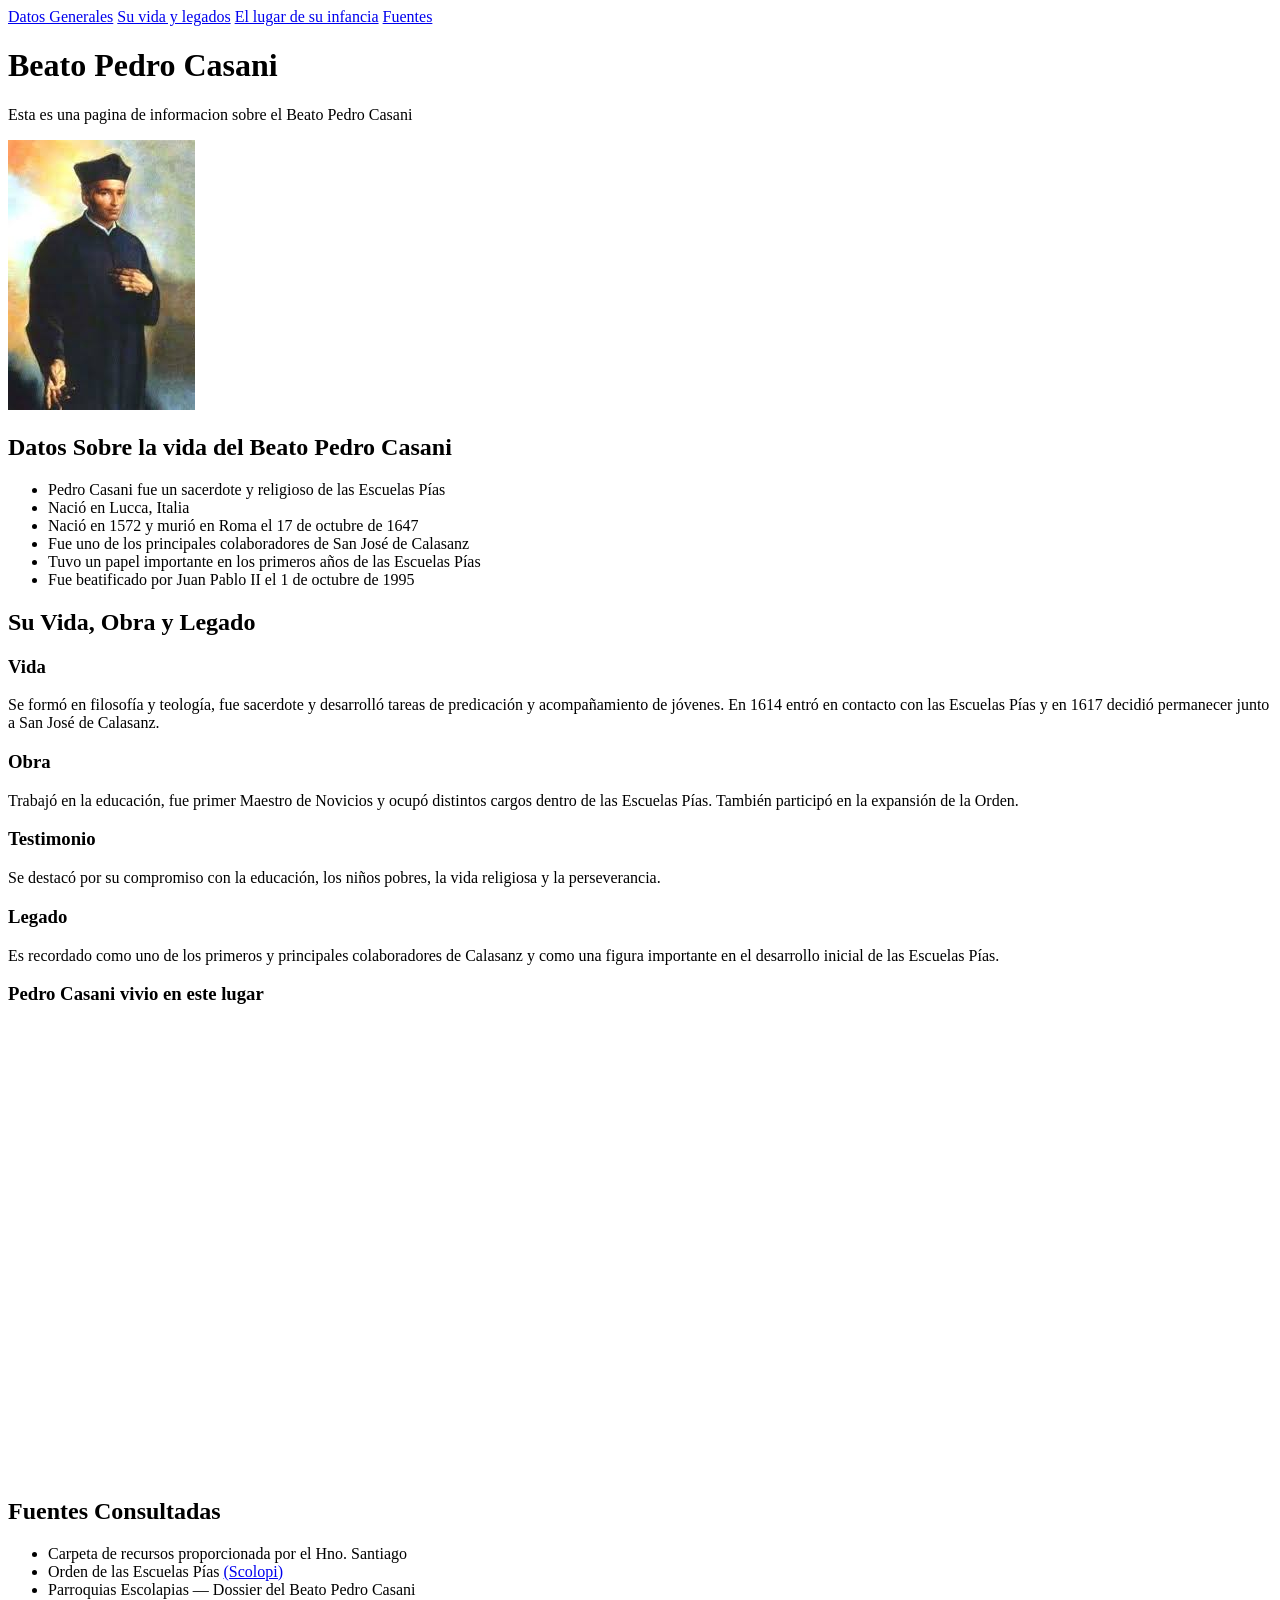
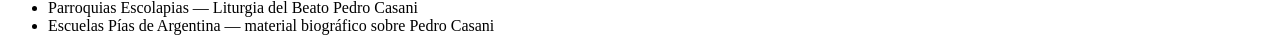
==== index.html @ 6e5309f8 "Add files via upload" ====
<!DOCTYPE html>
<html lang="en">
<head>
    <meta charset="UTF-8">
    <meta http-equiv="X-UA-Compatible" content="IE=edge">
    <meta name="viewport" content="width=device-width, initial-scale=1.0">
    <title>Beato Pedro Casani</title>
</head>
<body>
    <nav>
        <a href="#vida">Datos Generales</a>
        <a href="#legado">Su vida y legados</a>
        <a href="#mapa">El lugar de su infancia</a>
        <a href="#fuentes">Fuentes</a>
    </nav>
    <header>
        <h1>Beato Pedro Casani</h1>
        <p>Esta es una pagina de informacion sobre el Beato Pedro Casani</p>
        <img src="img/pedrocasani.jpeg" alt="pedro casani">
    </header>
    <main>
        <section id="vida">
            <h2>Datos Sobre la vida del Beato Pedro Casani</h2>
            <ul>
                <li>Pedro Casani fue un sacerdote y religioso de las Escuelas Pías</li>
                <li>Nació en Lucca, Italia</li>
                <li>Nació en 1572 y murió en Roma el 17 de octubre de 1647</li>
                <li>Fue uno de los principales colaboradores de San José de Calasanz</li>
                <li>Tuvo un papel importante en los primeros años de las Escuelas Pías</li>
                <li>Fue beatificado por Juan Pablo II el 1 de octubre de 1995</li>
            </ul>
        </section>
        <section id="legado">
            <h2>Su Vida, Obra y Legado</h2>
            <div>
                <h3>Vida</h3>
                <p>Se formó en filosofía y teología, fue sacerdote y desarrolló tareas de predicación y acompañamiento de jóvenes. En 1614 entró en contacto con las Escuelas Pías y en 1617 decidió permanecer junto a San José de Calasanz.</p>
            </div>
            <div>
                <h3>Obra</h3>
                <p>Trabajó en la educación, fue primer Maestro de Novicios y ocupó distintos cargos dentro de las Escuelas Pías. También participó en la expansión de la Orden.</p>
            </div>
            <div>
                <h3>Testimonio</h3>
                <p>Se destacó por su compromiso con la educación, los niños pobres, la vida religiosa y la perseverancia.</p>
            </div>
            <div>
                <h3>Legado</h3>
                <p>Es recordado como uno de los primeros y principales colaboradores de Calasanz y como una figura importante en el desarrollo inicial de las Escuelas Pías.</p>
            </div>
        </section>
        <section id="mapa">
            <h3>Pedro Casani vivio en este lugar</h3>
            <iframe src="https://www.google.com/maps/embed?pb=!4v1790877377820!6m8!1m7!1sVy9C8FVInc1FhDmrL1eP0g!2m2!1d43.84391470510574!2d10.50673329349571!3f144.18022208813187!4f17.865614814652133!5f0.7820865974627469" width="600" height="450" style="border:0;" allowfullscreen="" loading="lazy" referrerpolicy="strict-origin-when-cross-origin"></iframe>
        </section>
        <section id="fuentes">
            <h2>Fuentes Consultadas</h2>
            <ul>
                <li>Carpeta de recursos proporcionada por el Hno. Santiago</li>
                <li>Orden de las Escuelas Pías <a href="https://wiki.scolopi.net/w/index.php?title=Pietro_Casani">(Scolopi)</a></li>
                <li>Parroquias Escolapias — Dossier del Beato Pedro Casani</li>
                <li>Parroquias Escolapias — Liturgia del Beato Pedro Casani</li>
                <li>Escuelas Pías de Argentina — material biográfico sobre Pedro Casani</li>
            </ul>
        </section>
    </main>
</body>
</html>
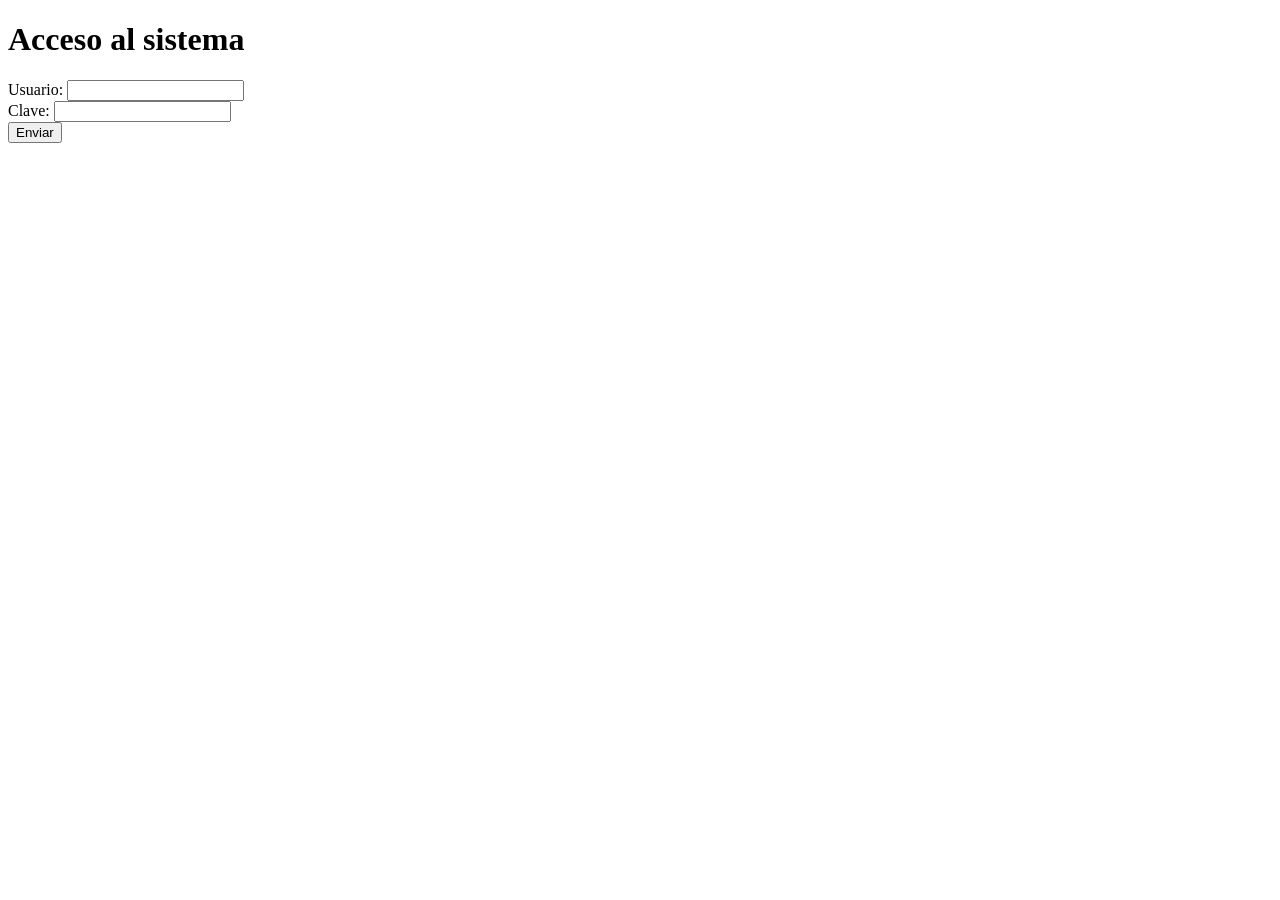
==== commit 4a62a5d0: "Add files via upload" ====
--- a/index.html
+++ b/index.html
@@ -4,65 +4,24 @@
     <meta charset="UTF-8">
     <meta http-equiv="X-UA-Compatible" content="IE=edge">
     <meta name="viewport" content="width=device-width, initial-scale=1.0">
-    <title>Beato Pedro Casani</title>
+    <title>Document</title>
 </head>
 <body>
-    <nav>
-        <a href="#vida">Datos Generales</a>
-        <a href="#legado">Su vida y legados</a>
-        <a href="#mapa">El lugar de su infancia</a>
-        <a href="#fuentes">Fuentes</a>
-    </nav>
-    <header>
-        <h1>Beato Pedro Casani</h1>
-        <p>Esta es una pagina de informacion sobre el Beato Pedro Casani</p>
-        <img src="img/pedrocasani.jpeg" alt="pedro casani">
-    </header>
-    <main>
-        <section id="vida">
-            <h2>Datos Sobre la vida del Beato Pedro Casani</h2>
-            <ul>
-                <li>Pedro Casani fue un sacerdote y religioso de las Escuelas Pías</li>
-                <li>Nació en Lucca, Italia</li>
-                <li>Nació en 1572 y murió en Roma el 17 de octubre de 1647</li>
-                <li>Fue uno de los principales colaboradores de San José de Calasanz</li>
-                <li>Tuvo un papel importante en los primeros años de las Escuelas Pías</li>
-                <li>Fue beatificado por Juan Pablo II el 1 de octubre de 1995</li>
-            </ul>
-        </section>
-        <section id="legado">
-            <h2>Su Vida, Obra y Legado</h2>
-            <div>
-                <h3>Vida</h3>
-                <p>Se formó en filosofía y teología, fue sacerdote y desarrolló tareas de predicación y acompañamiento de jóvenes. En 1614 entró en contacto con las Escuelas Pías y en 1617 decidió permanecer junto a San José de Calasanz.</p>
-            </div>
-            <div>
-                <h3>Obra</h3>
-                <p>Trabajó en la educación, fue primer Maestro de Novicios y ocupó distintos cargos dentro de las Escuelas Pías. También participó en la expansión de la Orden.</p>
-            </div>
-            <div>
-                <h3>Testimonio</h3>
-                <p>Se destacó por su compromiso con la educación, los niños pobres, la vida religiosa y la perseverancia.</p>
-            </div>
-            <div>
-                <h3>Legado</h3>
-                <p>Es recordado como uno de los primeros y principales colaboradores de Calasanz y como una figura importante en el desarrollo inicial de las Escuelas Pías.</p>
-            </div>
-        </section>
-        <section id="mapa">
-            <h3>Pedro Casani vivio en este lugar</h3>
-            <iframe src="https://www.google.com/maps/embed?pb=!4v1790877377820!6m8!1m7!1sVy9C8FVInc1FhDmrL1eP0g!2m2!1d43.84391470510574!2d10.50673329349571!3f144.18022208813187!4f17.865614814652133!5f0.7820865974627469" width="600" height="450" style="border:0;" allowfullscreen="" loading="lazy" referrerpolicy="strict-origin-when-cross-origin"></iframe>
-        </section>
-        <section id="fuentes">
-            <h2>Fuentes Consultadas</h2>
-            <ul>
-                <li>Carpeta de recursos proporcionada por el Hno. Santiago</li>
-                <li>Orden de las Escuelas Pías <a href="https://wiki.scolopi.net/w/index.php?title=Pietro_Casani">(Scolopi)</a></li>
-                <li>Parroquias Escolapias — Dossier del Beato Pedro Casani</li>
-                <li>Parroquias Escolapias — Liturgia del Beato Pedro Casani</li>
-                <li>Escuelas Pías de Argentina — material biográfico sobre Pedro Casani</li>
-            </ul>
-        </section>
-    </main>
+    <h1>Acceso al sistema</h1>
+    <form>
+        <div>
+            <label for="usuario">Usuario: </label>
+            <input type="text" id="usuario">
+        </div>
+        <div>
+            <label for="clave">Clave: </label>
+            <input type="password" id="clave">
+        </div>
+        <div>
+            <button type="submit">Enviar</button>
+            <p id="mensaje"></p>
+        </div>
+    </form>
+    <script src="javascript3.js"></script>
 </body>
 </html>
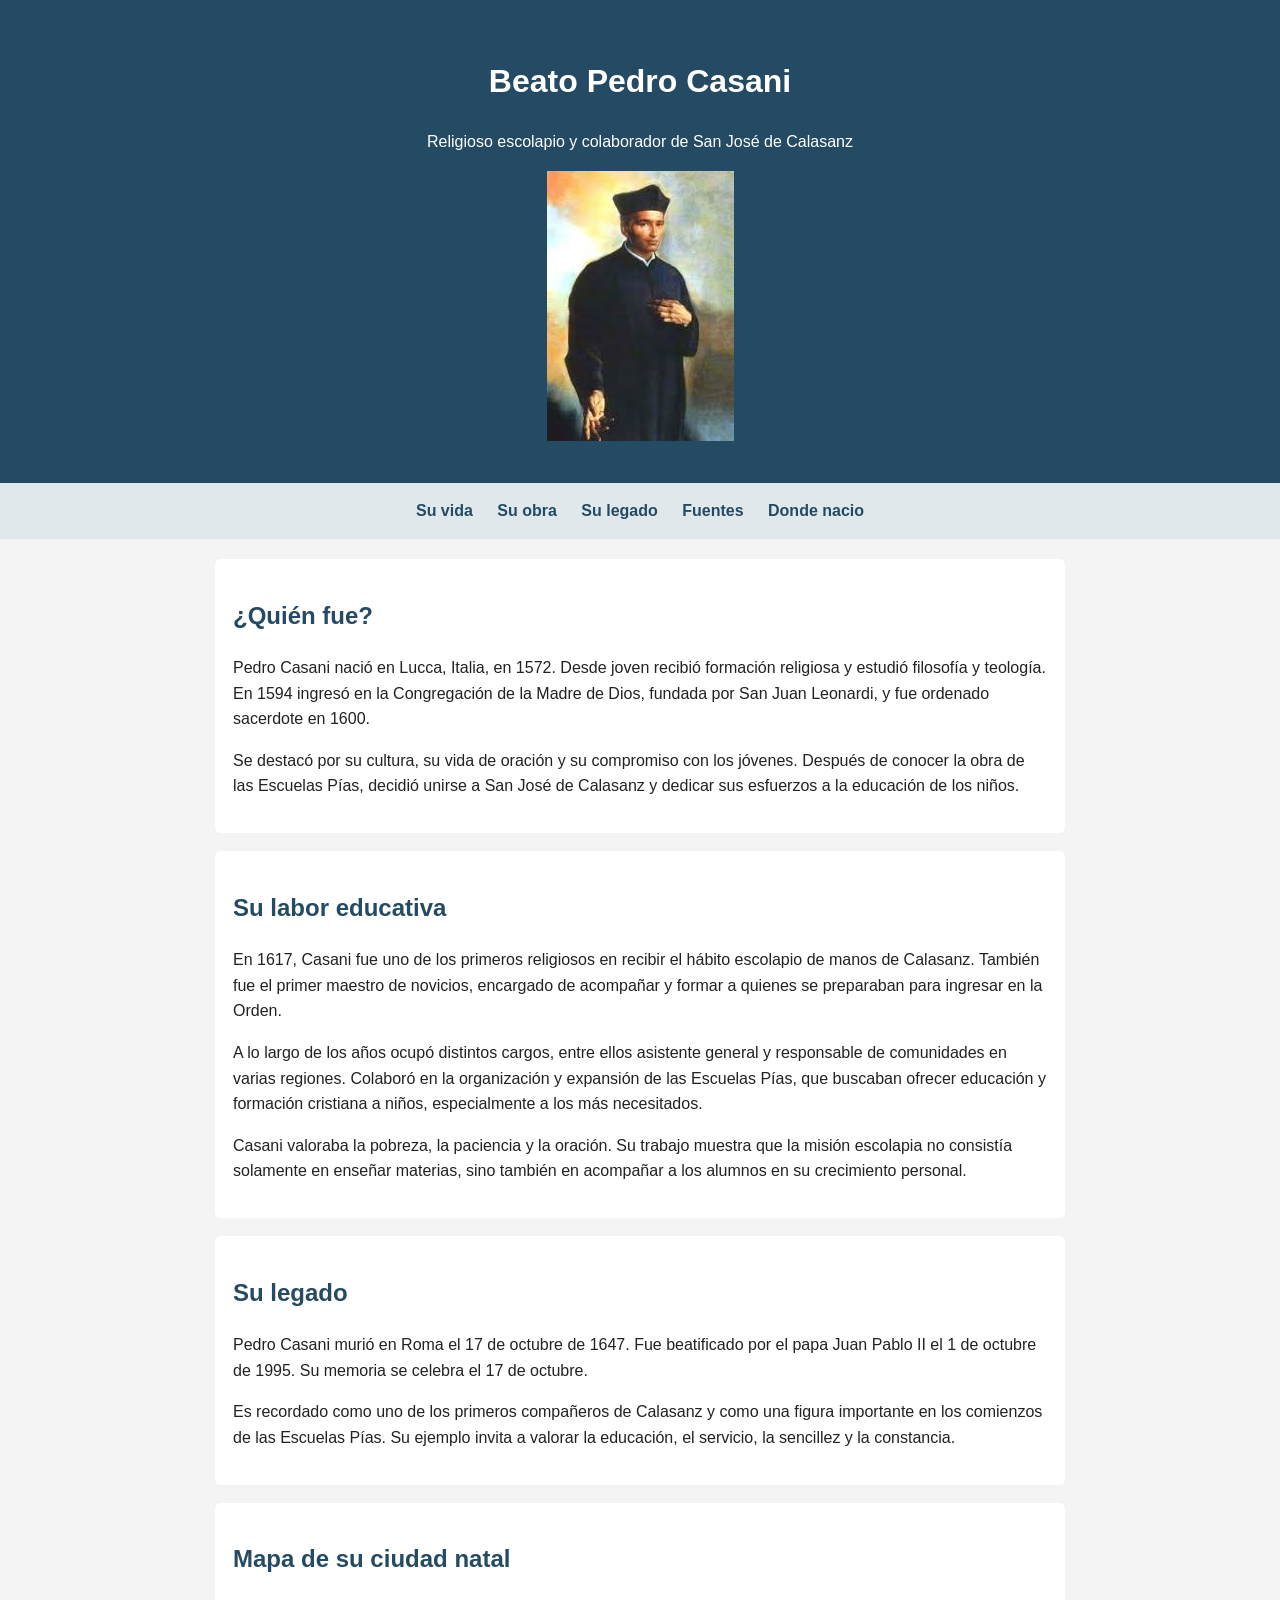
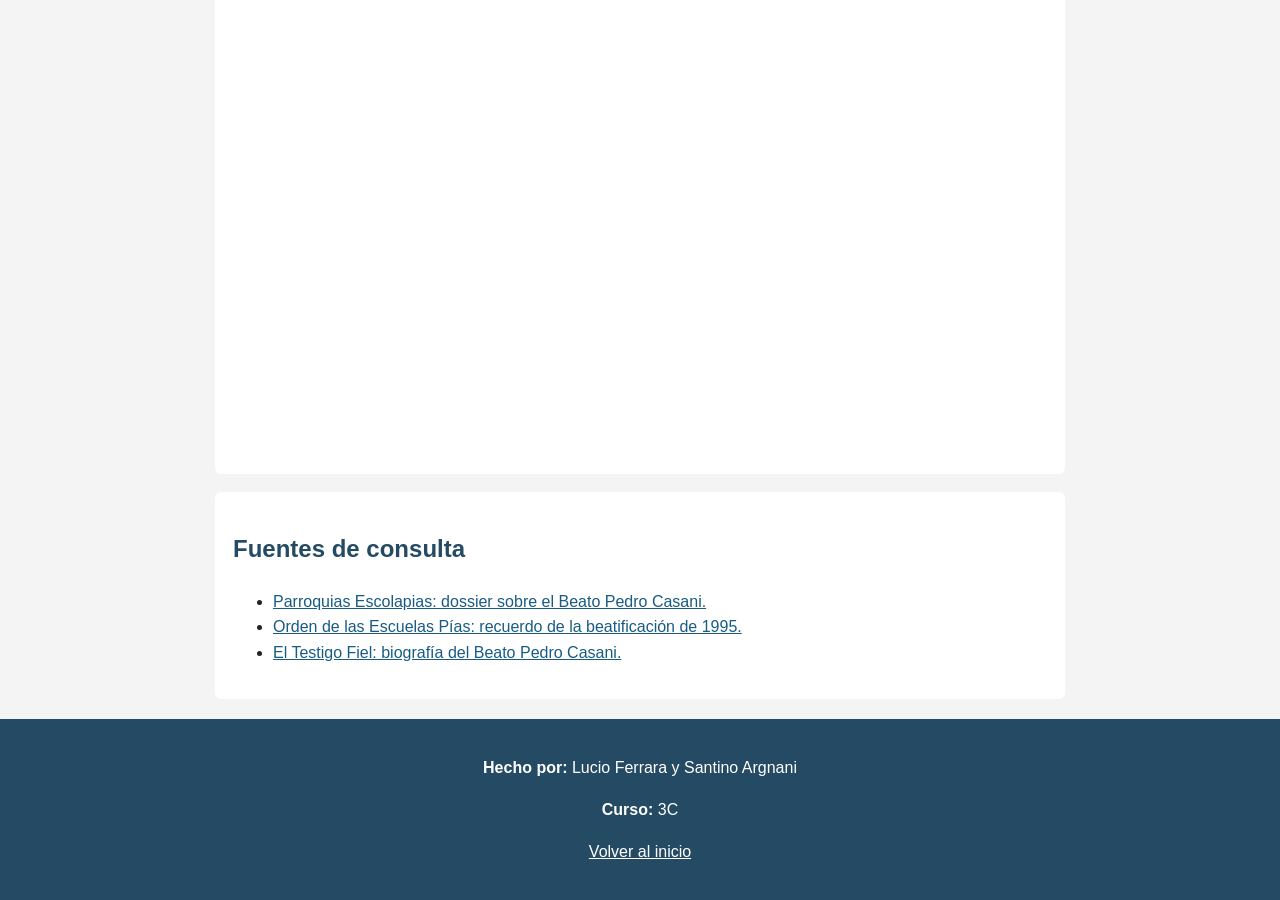
==== commit 73747ab1: "Add files via upload" ====
--- a/index.html
+++ b/index.html
@@ -1,27 +1,58 @@
-<!DOCTYPE html>
-<html lang="en">
-<head>
-    <meta charset="UTF-8">
-    <meta http-equiv="X-UA-Compatible" content="IE=edge">
-    <meta name="viewport" content="width=device-width, initial-scale=1.0">
-    <title>Document</title>
-</head>
-<body>
-    <h1>Acceso al sistema</h1>
-    <form>
-        <div>
-            <label for="usuario">Usuario: </label>
-            <input type="text" id="usuario">
-        </div>
-        <div>
-            <label for="clave">Clave: </label>
-            <input type="password" id="clave">
-        </div>
-        <div>
-            <button type="submit">Enviar</button>
-            <p id="mensaje"></p>
-        </div>
-    </form>
-    <script src="javascript3.js"></script>
-</body>
-</html>+<!DOCTYPE html>
+<html lang="es">
+<head>
+  <meta charset="UTF-8">
+  <meta name="viewport" content="width=device-width, initial-scale=1.0">
+  <title>Beato Pedro Casani</title>
+  <link rel="stylesheet" href="css/estilos.css">
+</head>
+<body>
+  <header id="inicio">
+    <h1>Beato Pedro Casani</h1>
+    <p>Religioso escolapio y colaborador de San José de Calasanz</p>
+    <img src="img/pedrocasani.jpeg" alt="foto de pedro casani">
+  </header>
+  <nav>
+    <a href="#vida">Su vida</a>
+    <a href="#obra">Su obra</a>
+    <a href="#legado">Su legado</a>
+    <a href="#fuentes">Fuentes</a>
+    <a href="#mapa">Donde nacio</a>
+  </nav>
+  <main>
+    <section id="vida">
+      <h2>¿Quién fue?</h2>
+      <p>Pedro Casani nació en Lucca, Italia, en 1572. Desde joven recibió formación religiosa y estudió filosofía y teología. En 1594 ingresó en la Congregación de la Madre de Dios, fundada por San Juan Leonardi, y fue ordenado sacerdote en 1600.</p>
+      <p>Se destacó por su cultura, su vida de oración y su compromiso con los jóvenes. Después de conocer la obra de las Escuelas Pías, decidió unirse a San José de Calasanz y dedicar sus esfuerzos a la educación de los niños.</p>
+    </section>
+    <section id="obra">
+      <h2>Su labor educativa</h2>
+      <p>En 1617, Casani fue uno de los primeros religiosos en recibir el hábito escolapio de manos de Calasanz. También fue el primer maestro de novicios, encargado de acompañar y formar a quienes se preparaban para ingresar en la Orden.</p>
+      <p>A lo largo de los años ocupó distintos cargos, entre ellos asistente general y responsable de comunidades en varias regiones. Colaboró en la organización y expansión de las Escuelas Pías, que buscaban ofrecer educación y formación cristiana a niños, especialmente a los más necesitados.</p>
+      <p>Casani valoraba la pobreza, la paciencia y la oración. Su trabajo muestra que la misión escolapia no consistía solamente en enseñar materias, sino también en acompañar a los alumnos en su crecimiento personal.</p>
+    </section>
+    <section id="legado">
+      <h2>Su legado</h2>
+      <p>Pedro Casani murió en Roma el 17 de octubre de 1647. Fue beatificado por el papa Juan Pablo II el 1 de octubre de 1995. Su memoria se celebra el 17 de octubre.</p>
+      <p>Es recordado como uno de los primeros compañeros de Calasanz y como una figura importante en los comienzos de las Escuelas Pías. Su ejemplo invita a valorar la educación, el servicio, la sencillez y la constancia.</p>
+    </section>
+    <section id="mapa">
+      <h2>Mapa de su ciudad natal</h2>
+      <iframe src="https://www.google.com/maps/embed?pb=!4v1792100813883!6m8!1m7!1s4Vu1tEFNtq9xys5nlsBUnw!2m2!1d43.84498670131802!2d10.5031232938282!3f12.094809055236396!4f-10.67194652355137!5f0.7820865974627469" width="600" height="450" style="border:0;" allowfullscreen="" loading="lazy" referrerpolicy="strict-origin-when-cross-origin"></iframe>
+    </section>
+    <section id="fuentes">
+      <h2>Fuentes de consulta</h2>
+      <ul>
+        <li><a href="https://www.parroquiasescolapias.org/wp-content/uploads/2020/10/1015-CASANI-DOSSIER.pdf" target="_blank" rel="noopener noreferrer">Parroquias Escolapias: dossier sobre el Beato Pedro Casani.</a></li>
+        <li><a href="https://scolopi.org/hace-25-anos/" target="_blank" rel="noopener noreferrer">Orden de las Escuelas Pías: recuerdo de la beatificación de 1995.</a></li>
+        <li><a href="https://www.eltestigofiel.org/index.php?idu=sn_3797" target="_blank" rel="noopener noreferrer">El Testigo Fiel: biografía del Beato Pedro Casani.</a></li>
+      </ul>
+    </section>
+  </main>
+  <footer>
+    <p><strong>Hecho por:</strong> Lucio Ferrara y Santino Argnani</p>
+    <p><strong>Curso:</strong> 3C</p>
+    <p><a href="#inicio" class="volver">Volver al inicio</a></p>
+  </footer>
+</body>
+</html>
--- a/css/estilos.css
+++ b/css/estilos.css
@@ -0,0 +1,66 @@
+body {
+  margin: 0;
+  font-family: Arial, sans-serif;
+  line-height: 1.6;
+  color: #222;
+  background: #f4f4f4;
+}
+
+header {
+  padding: 35px 15px;
+  text-align: center;
+  color: white;
+  background: #244b63;
+}
+
+nav {
+  padding: 15px;
+  text-align: center;
+  background: #e1e8ec;
+  position: sticky;
+  top: 0px;
+}
+
+nav a {
+  margin: 0 10px;
+  color: #244b63;
+  text-decoration: none;
+  font-weight: bold;
+}
+
+main {
+  max-width: 850px;
+  margin: 20px auto;
+  padding: 0 15px;
+}
+
+section {
+  margin-bottom: 18px;
+  padding: 18px;
+  background: white;
+  border-radius: 6px;
+}
+
+h2 {
+  color: #244b63;
+}
+
+a {
+  color: #185b83;
+}
+
+.nota {
+  font-size: 0.9em;
+  color: #555;
+}
+
+footer {
+  padding: 20px;
+  text-align: center;
+  color: white;
+  background: #244b63;
+}
+
+.volver {
+  color: white;
+}
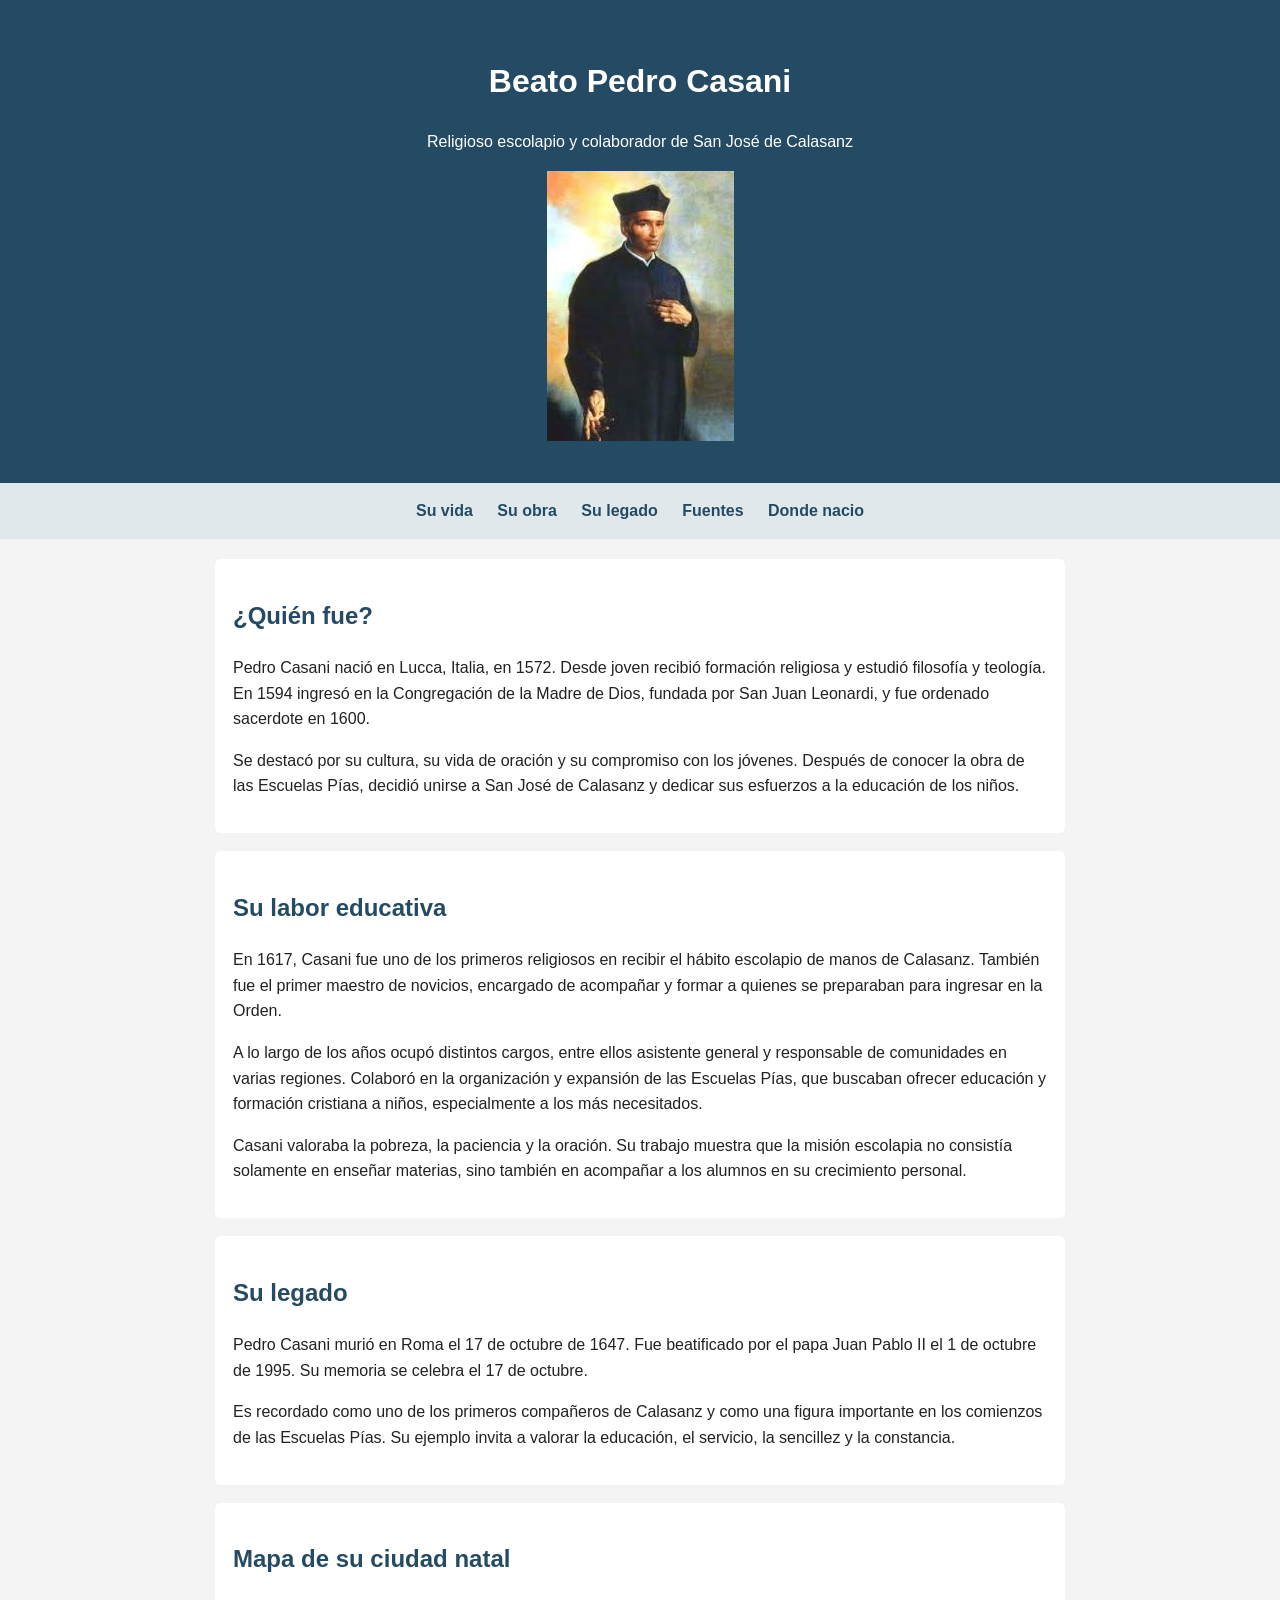
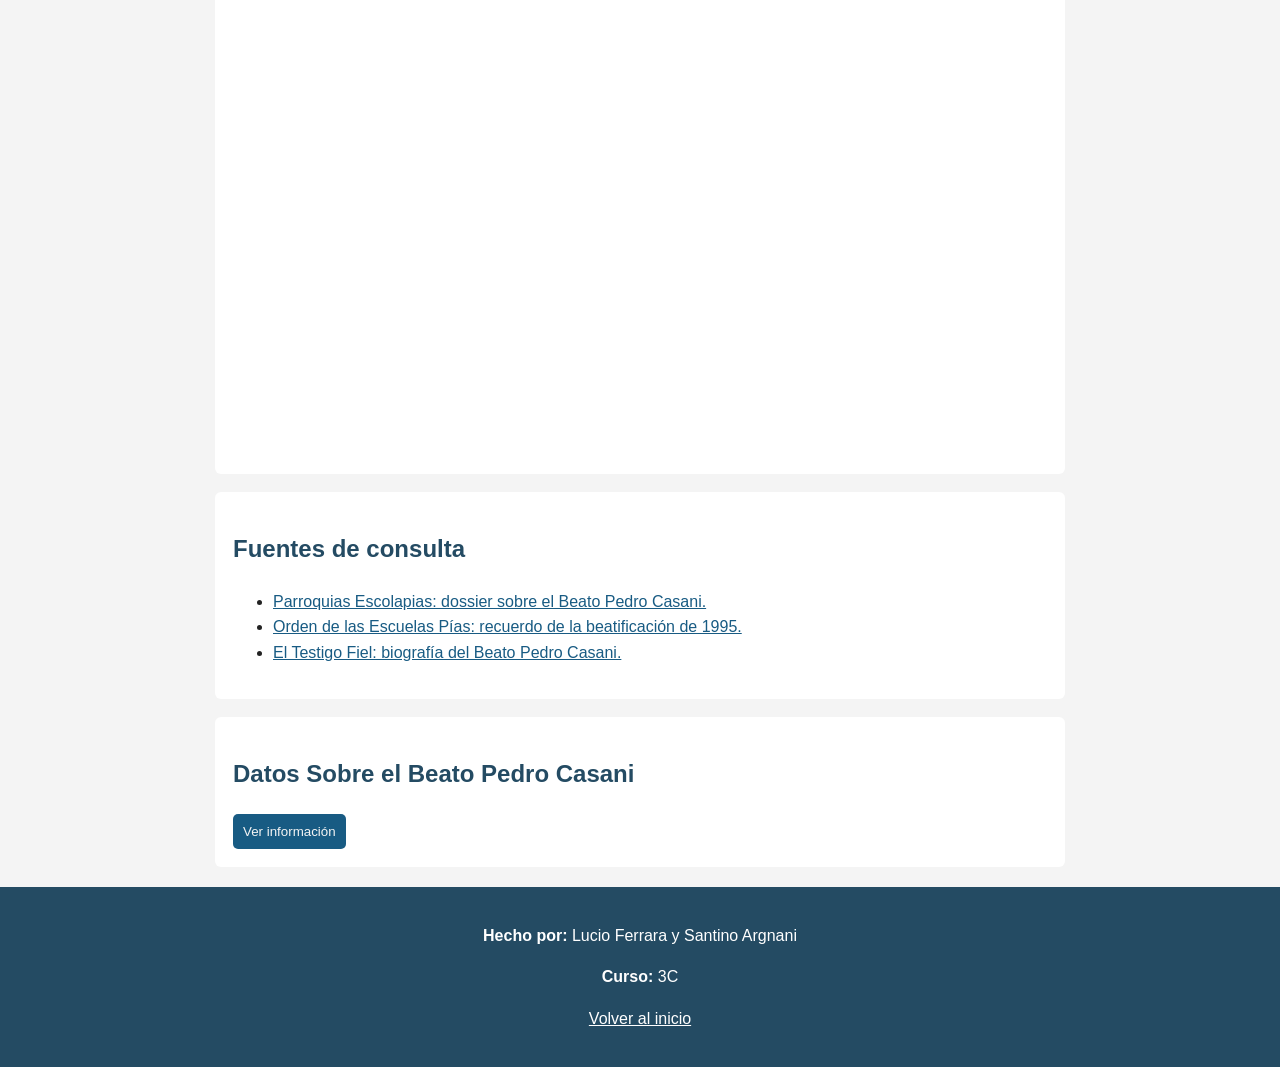
==== commit 595b0c37: "Add files via upload" ====
--- a/index.html
+++ b/index.html
@@ -48,11 +48,23 @@
         <li><a href="https://www.eltestigofiel.org/index.php?idu=sn_3797" target="_blank" rel="noopener noreferrer">El Testigo Fiel: biografía del Beato Pedro Casani.</a></li>
       </ul>
     </section>
+    <section class="dato">
+    <h2>Datos Sobre el Beato Pedro Casani</h2>
+    <p id="informacion">En 1738, una mujer gravemente enferma en Szeged,
+        Hungría, recuperó su salud después de besar una
+        imagen de Pedro Casani que le había entregado
+        un sacerdote escolapio. Este hecho fue reconocido
+        como milagro y permitió avanzar en su beatificación.</p>
+    <button onclick="mostrarInfo()" id="boton">Ver información</button>
+</section>
+
+<script src="script.js"></script>
   </main>
   <footer>
     <p><strong>Hecho por:</strong> Lucio Ferrara y Santino Argnani</p>
     <p><strong>Curso:</strong> 3C</p>
     <p><a href="#inicio" class="volver">Volver al inicio</a></p>
   </footer>
+  <script src="javascript/javascript.js"></script>
 </body>
 </html>
--- a/css/estilos.css
+++ b/css/estilos.css
@@ -63,4 +63,17 @@
 
 .volver {
   color: white;
+}
+
+#informacion {
+  display: none;
+}
+
+#boton {
+  background-color: #185b83;
+  font-family: Arial, sans-serif;
+  border: none;
+  padding: 10px;
+  color: #f4f4f4;
+  border-radius: 5px;
 }
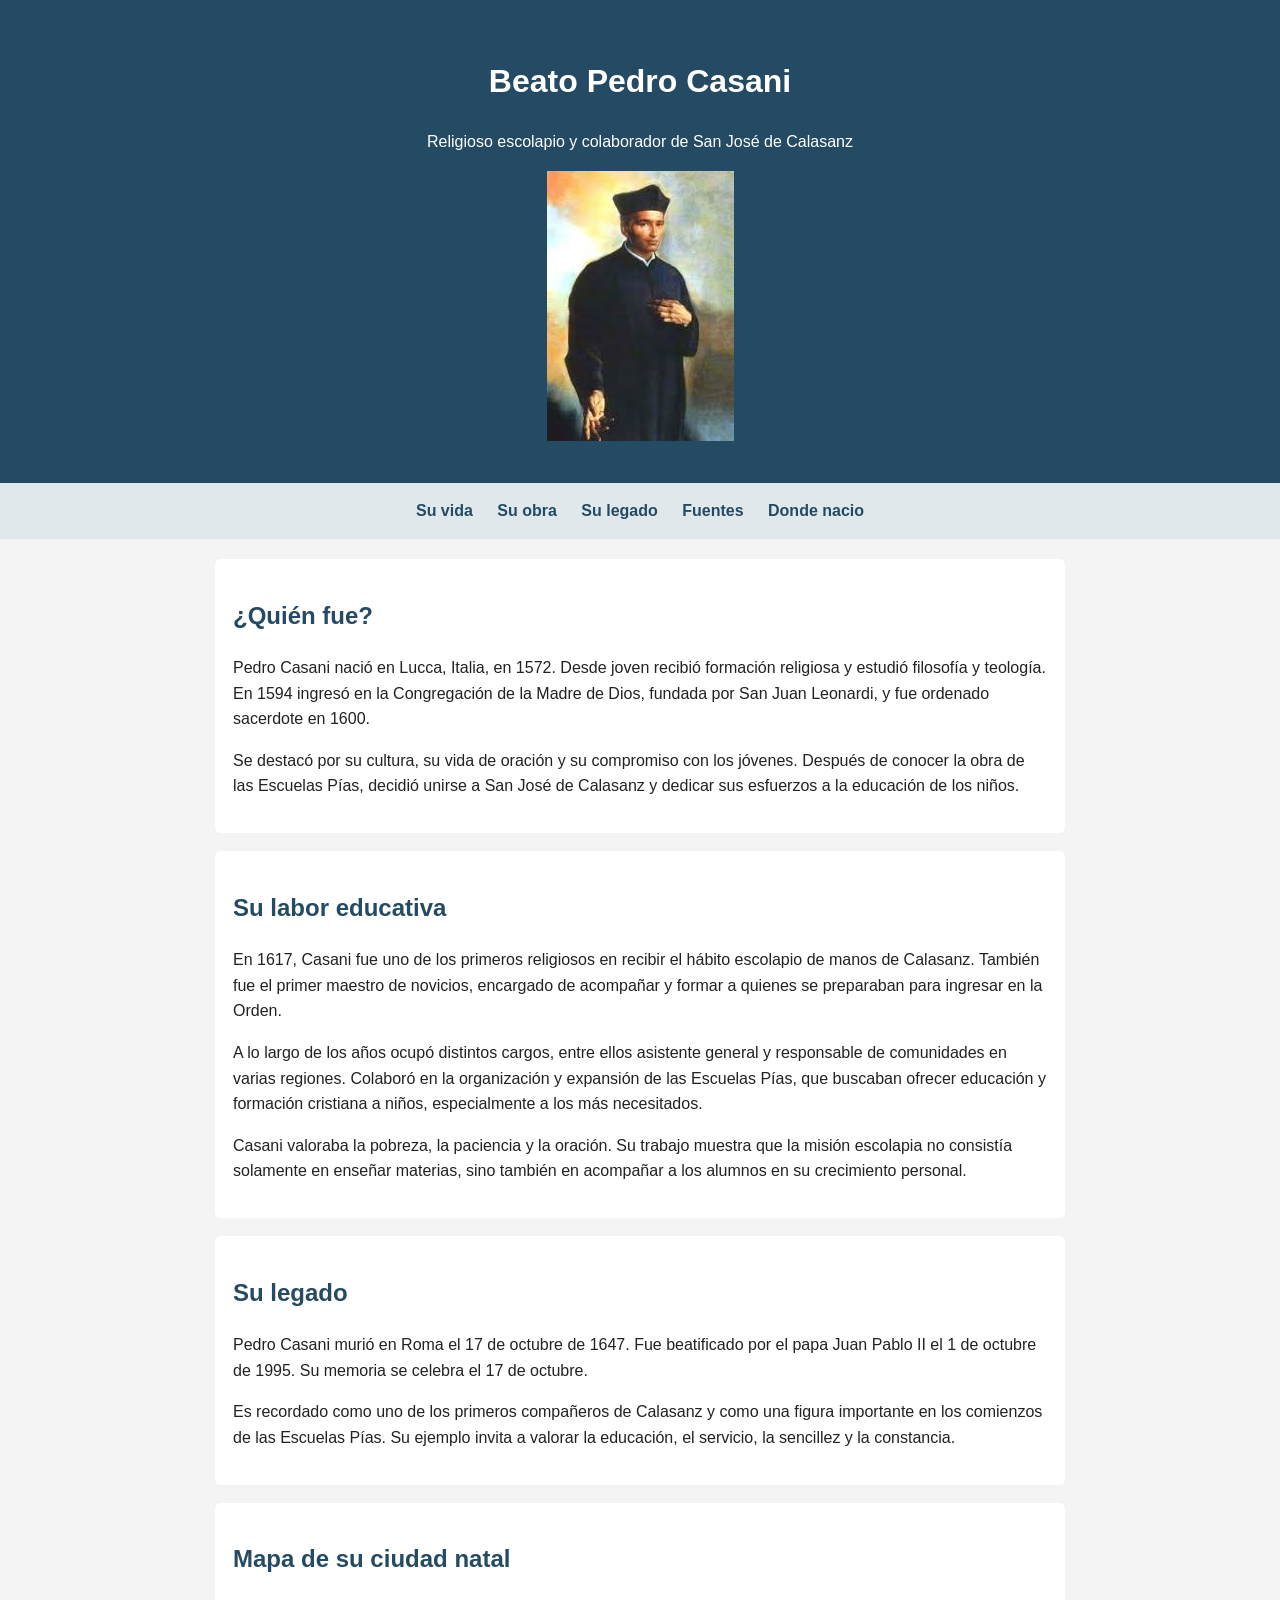
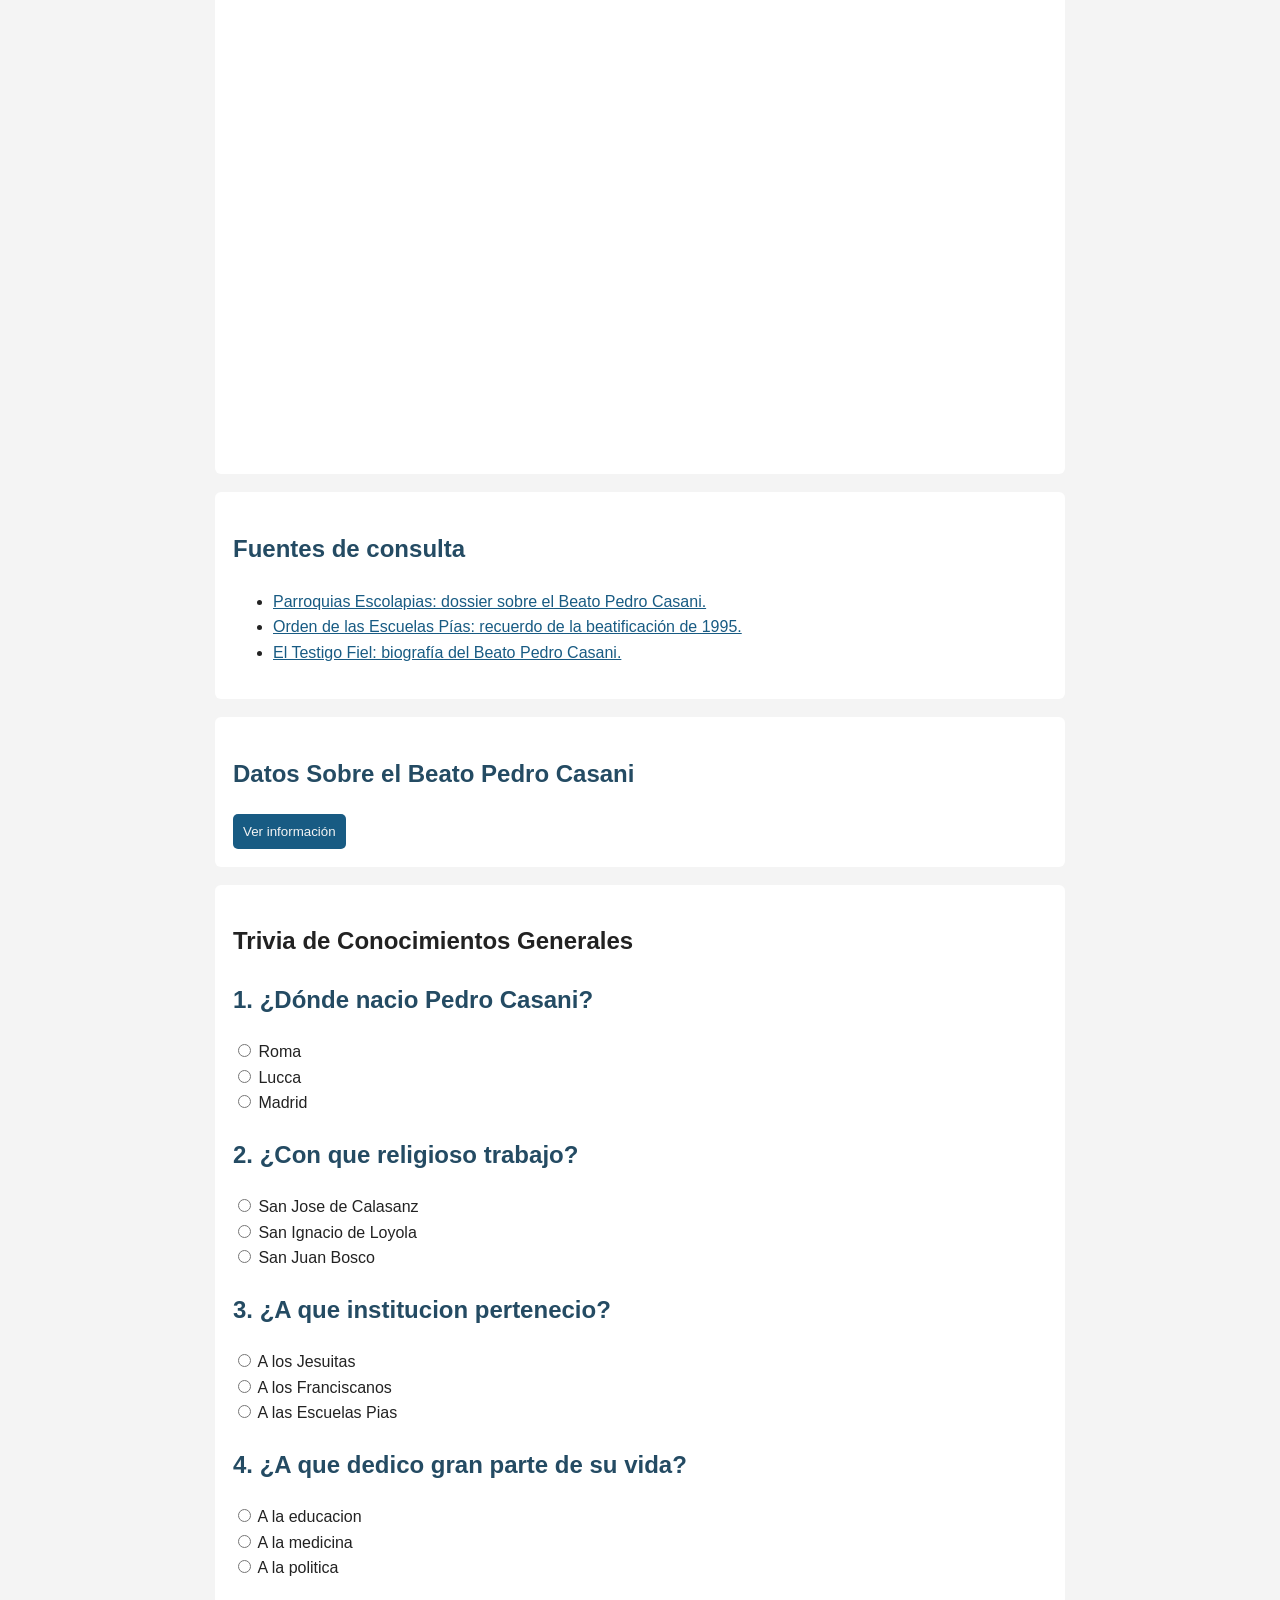
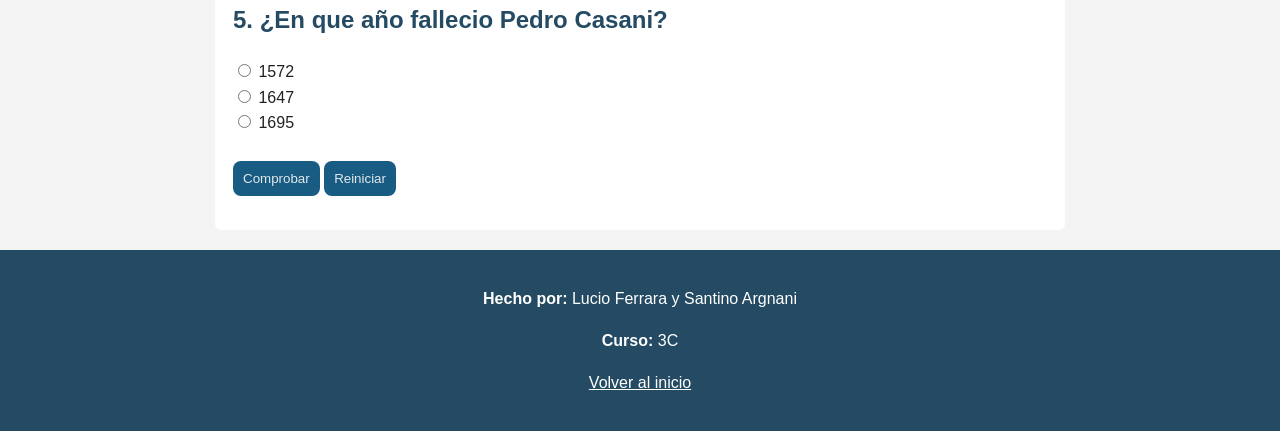
==== commit 2a6f3c72: "Add files via upload" ====
--- a/index.html
+++ b/index.html
@@ -56,7 +56,35 @@
         un sacerdote escolapio. Este hecho fue reconocido
         como milagro y permitió avanzar en su beatificación.</p>
     <button onclick="mostrarInfo()" id="boton">Ver información</button>
-</section>
+    </section>
+    <section class="trivia">
+      <body>
+        <h1>Trivia de Conocimientos Generales</h1>
+        <h2>1. ¿Dónde nacio Pedro Casani?</h2>
+        <input type="radio" name="p1" value="a"> Roma<br>
+        <input type="radio" name="p1" value="b"> Lucca<br>
+        <input type="radio" name="p1" value="c"> Madrid<br>
+        <h2>2. ¿Con que religioso trabajo?</h2>
+        <input type="radio" name="p2" value="a"> San Jose de Calasanz<br>
+        <input type="radio" name="p2" value="b"> San Ignacio de Loyola<br>
+        <input type="radio" name="p2" value="c"> San Juan Bosco<br>
+        <h2>3. ¿A que institucion pertenecio?</h2>
+        <input type="radio" name="p3" value="a"> A los Jesuitas<br>
+        <input type="radio" name="p3" value="b"> A los Franciscanos<br>
+        <input type="radio" name="p3" value="c"> A las Escuelas Pias<br>
+        <h2>4. ¿A que dedico gran parte de su vida?</h2>
+        <input type="radio" name="p4" value="a"> A la educacion<br>
+        <input type="radio" name="p4" value="b"> A la medicina<br>
+        <input type="radio" name="p4" value="c"> A la politica<br>
+        <h2>5. ¿En que año fallecio Pedro Casani?</h2>
+        <input type="radio" name="p5" value="a"> 1572<br>
+        <input type="radio" name="p5" value="b"> 1647<br>
+        <input type="radio" name="p5" value="c"> 1695<br>
+        <br>
+        <button id="comprobar" type="button">Comprobar</button>
+        <button id="reiniciar" type="button">Reiniciar</button>
+        <p id="resultado"></p>
+    </section>
 
 <script src="script.js"></script>
   </main>
--- a/css/estilos.css
+++ b/css/estilos.css
@@ -76,4 +76,12 @@
   padding: 10px;
   color: #f4f4f4;
   border-radius: 5px;
+}
+
+.trivia button {
+  padding: 10px;
+  background-color: #185b83;
+  color: #e1e8ec;
+  border: 0px;
+  border-radius: 8px;
 }
